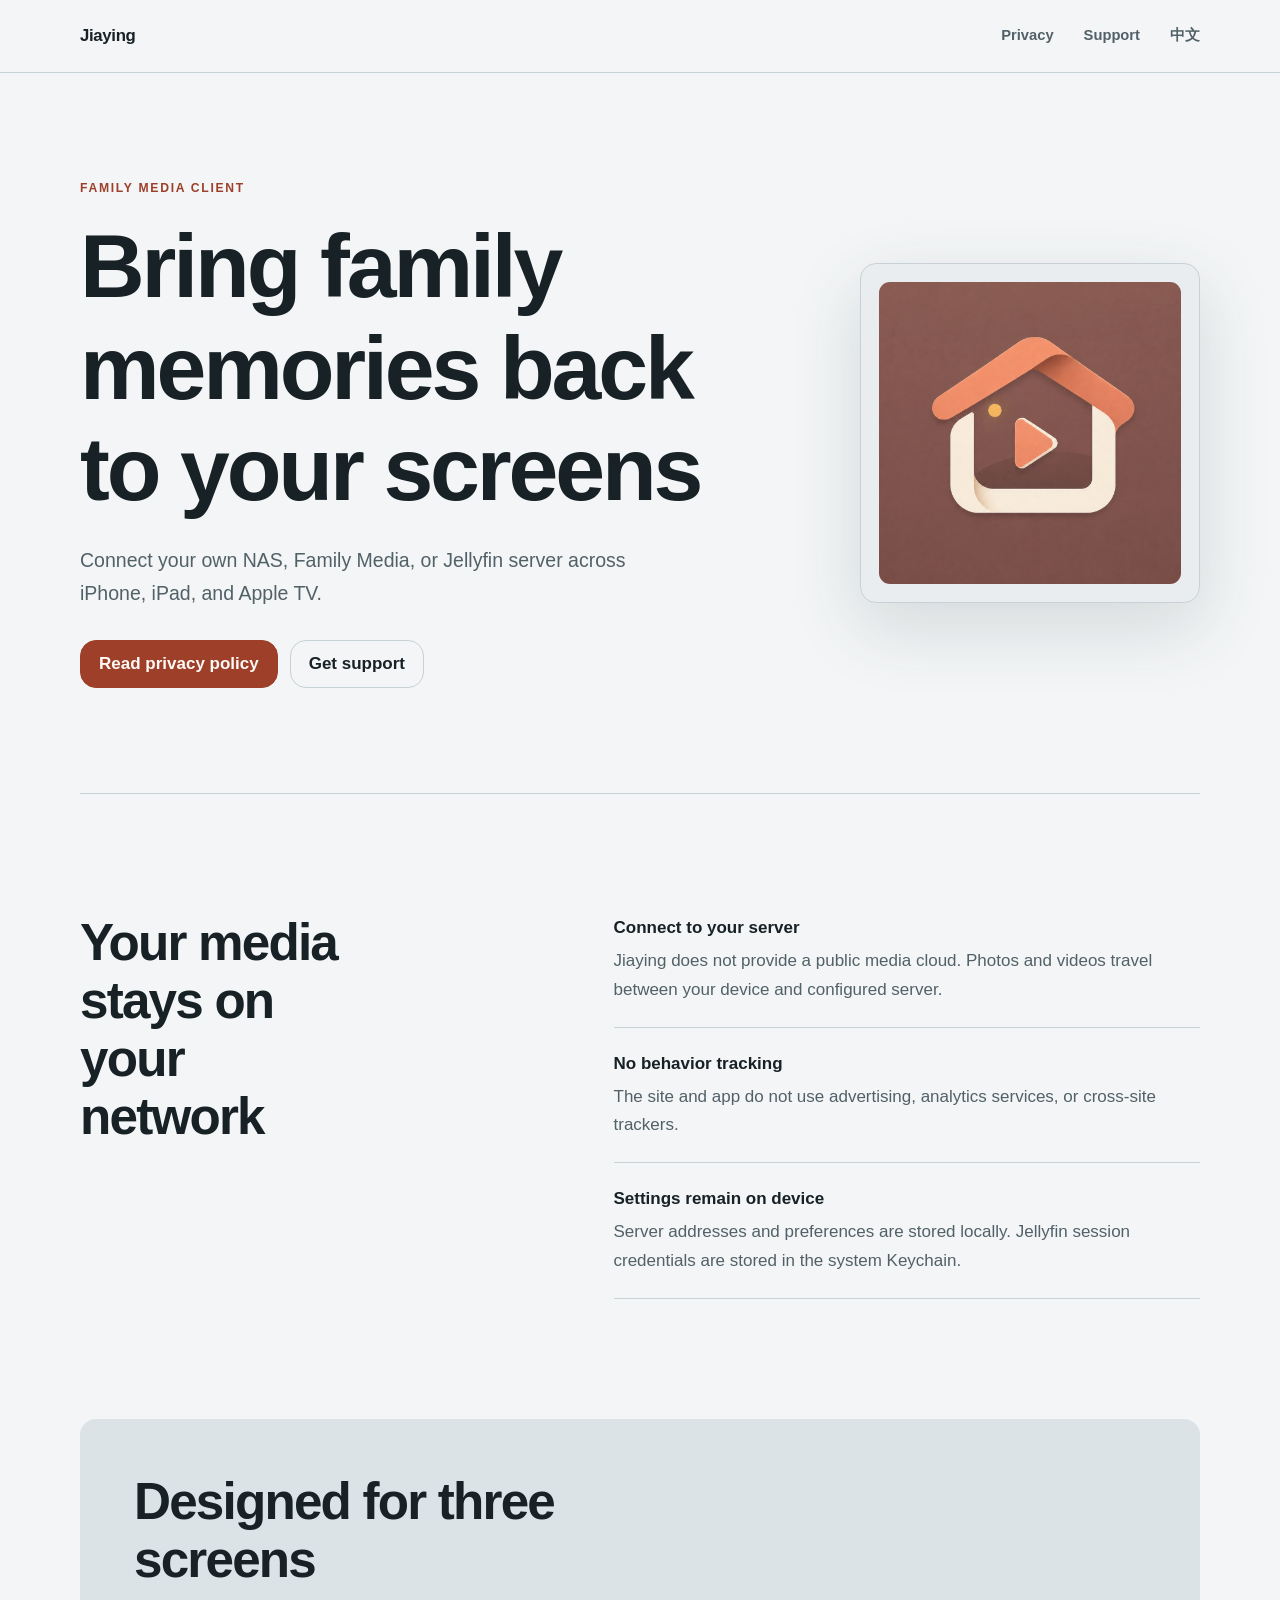
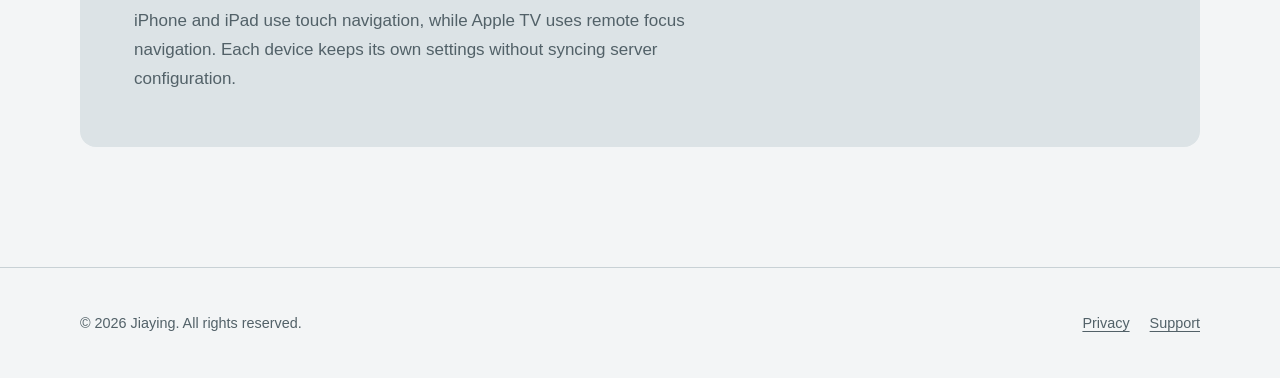
==== en/index.html @ d806238e "feat: launch Jiaying privacy and support site" ====
<!doctype html>
<html lang="en">
<head>
  <meta charset="utf-8">
  <meta name="viewport" content="width=device-width, initial-scale=1">
  <meta name="description" content="Jiaying is an iPhone, iPad, and Apple TV client for your own NAS, Family Media, or Jellyfin server.">
  <meta name="theme-color" content="#f3f5f6" media="(prefers-color-scheme: light)">
  <meta name="theme-color" content="#121719" media="(prefers-color-scheme: dark)">
  <link rel="canonical" href="https://cc1158.github.io/jiaying-site/en/">
  <link rel="alternate" hreflang="zh-CN" href="https://cc1158.github.io/jiaying-site/">
  <link rel="alternate" hreflang="en" href="https://cc1158.github.io/jiaying-site/en/">
  <link rel="icon" href="../assets/app-icon.png">
  <link rel="stylesheet" href="../assets/styles.css">
  <title>Jiaying | Bring family memories back to your screens</title>
</head>
<body>
  <a class="skip-link" href="#main">Skip to main content</a>
  <header class="site-header">
    <div class="nav-shell">
      <a class="brand" href="./" aria-current="page">Jiaying</a>
      <nav class="site-nav" aria-label="Primary navigation">
        <a href="privacy/">Privacy</a>
        <a href="support/">Support</a>
        <a href="../" lang="zh-CN" hreflang="zh-CN">中文</a>
      </nav>
    </div>
  </header>

  <main id="main" class="page-shell">
    <section class="hero" aria-labelledby="hero-title">
      <div class="hero-copy">
        <p class="eyebrow">Family media client</p>
        <h1 id="hero-title">Bring family memories back to your screens</h1>
        <p class="hero-summary">Connect your own NAS, Family Media, or Jellyfin server across iPhone, iPad, and Apple TV.</p>
        <div class="hero-actions">
          <a class="button" href="privacy/">Read privacy policy</a>
          <a class="button button-secondary" href="support/">Get support</a>
        </div>
      </div>
      <div class="app-icon-frame">
        <img src="../assets/app-icon.png" width="1024" height="1024" alt="Jiaying app icon">
      </div>
    </section>

    <section class="statement" aria-labelledby="privacy-first">
      <div>
        <h2 id="privacy-first">Your media stays on your network</h2>
      </div>
      <dl class="fact-list">
        <div>
          <dt>Connect to your server</dt>
          <dd>Jiaying does not provide a public media cloud. Photos and videos travel between your device and configured server.</dd>
        </div>
        <div>
          <dt>No behavior tracking</dt>
          <dd>The site and app do not use advertising, analytics services, or cross-site trackers.</dd>
        </div>
        <div>
          <dt>Settings remain on device</dt>
          <dd>Server addresses and preferences are stored locally. Jellyfin session credentials are stored in the system Keychain.</dd>
        </div>
      </dl>
    </section>

    <section class="platforms" aria-labelledby="platform-title">
      <div class="platform-line">
        <h2 id="platform-title">Designed for three screens</h2>
        <p>iPhone and iPad use touch navigation, while Apple TV uses remote focus navigation. Each device keeps its own settings without syncing server configuration.</p>
      </div>
    </section>
  </main>

  <footer class="site-footer">
    <div class="footer-shell">
      <p>© 2026 Jiaying. All rights reserved.</p>
      <div class="footer-links">
        <a href="privacy/">Privacy</a>
        <a href="support/">Support</a>
      </div>
    </div>
  </footer>
</body>
</html>
---- assets/styles.css ----
:root {
  color-scheme: light dark;
  --canvas: #f3f5f6;
  --surface: #e9edef;
  --surface-strong: #dce3e6;
  --text: #172126;
  --muted: #526168;
  --line: #c8d1d5;
  --accent: #9e3f29;
  --accent-hover: #84331f;
  --accent-text: #fffaf7;
  --focus: #176a8a;
  --shadow: 0 24px 70px rgba(54, 74, 82, 0.16);
  --radius: 16px;
  --content: 1120px;
}

@media (prefers-color-scheme: dark) {
  :root {
    --canvas: #121719;
    --surface: #1b2326;
    --surface-strong: #253034;
    --text: #edf1f2;
    --muted: #aebbc0;
    --line: #364449;
    --accent: #df795e;
    --accent-hover: #ef8c70;
    --accent-text: #21110d;
    --focus: #71c5e4;
    --shadow: 0 24px 70px rgba(0, 0, 0, 0.28);
  }
}

* {
  box-sizing: border-box;
}

html {
  scroll-behavior: smooth;
}

body {
  min-width: 320px;
  min-height: 100dvh;
  margin: 0;
  background: var(--canvas);
  color: var(--text);
  font-family: -apple-system, BlinkMacSystemFont, "SF Pro Text", "PingFang SC", "Segoe UI", sans-serif;
  font-size: 17px;
  line-height: 1.7;
  text-rendering: optimizeLegibility;
}

a {
  color: var(--accent);
  text-decoration-thickness: 0.08em;
  text-underline-offset: 0.2em;
}

a:hover {
  color: var(--accent-hover);
}

a:focus-visible,
button:focus-visible {
  outline: 3px solid var(--focus);
  outline-offset: 4px;
}

img {
  display: block;
  max-width: 100%;
}

.skip-link {
  position: fixed;
  top: 12px;
  left: 12px;
  z-index: 2;
  padding: 10px 14px;
  border-radius: var(--radius);
  background: var(--text);
  color: var(--canvas);
  transform: translateY(-180%);
}

.skip-link:focus {
  transform: translateY(0);
}

.site-header {
  border-bottom: 1px solid var(--line);
}

.nav-shell {
  width: min(calc(100% - 40px), var(--content));
  min-height: 72px;
  margin: 0 auto;
  display: flex;
  align-items: center;
  justify-content: space-between;
  gap: 24px;
}

.brand {
  flex: 0 0 auto;
  color: var(--text);
  font-size: 1.05rem;
  font-weight: 750;
  letter-spacing: -0.02em;
  text-decoration: none;
}

.site-nav {
  display: flex;
  align-items: center;
  justify-content: flex-end;
  gap: clamp(14px, 2.5vw, 30px);
  white-space: nowrap;
}

.site-nav a {
  color: var(--muted);
  font-size: 0.92rem;
  font-weight: 650;
  text-decoration: none;
}

.site-nav a[aria-current="page"],
.site-nav a:hover {
  color: var(--text);
}

.page-shell {
  width: min(calc(100% - 40px), var(--content));
  margin: 0 auto;
}

.hero {
  min-height: min(720px, calc(100dvh - 73px));
  padding: clamp(56px, 8vw, 92px) 0;
  display: grid;
  grid-template-columns: minmax(0, 1.25fr) minmax(240px, 0.75fr);
  align-items: center;
  gap: clamp(48px, 9vw, 120px);
}

.hero-copy {
  max-width: 680px;
}

.eyebrow {
  margin: 0 0 18px;
  color: var(--accent);
  font-size: 0.76rem;
  font-weight: 800;
  letter-spacing: 0.14em;
  text-transform: uppercase;
}

h1,
h2,
h3 {
  margin-top: 0;
  letter-spacing: -0.035em;
  line-height: 1.13;
}

h1 {
  max-width: 13ch;
  margin-bottom: 24px;
  font-size: clamp(2.65rem, 7vw, 5.8rem);
  font-weight: 760;
}

h2 {
  margin-bottom: 18px;
  font-size: clamp(2rem, 4vw, 3.4rem);
  font-weight: 740;
}

h3 {
  margin-bottom: 8px;
  font-size: 1.12rem;
  font-weight: 740;
}

p {
  margin-top: 0;
}

.hero-summary {
  max-width: 55ch;
  margin-bottom: 30px;
  color: var(--muted);
  font-size: clamp(1.04rem, 1.8vw, 1.22rem);
}

.hero-actions {
  display: flex;
  flex-wrap: wrap;
  gap: 12px;
}

.button {
  min-height: 48px;
  padding: 11px 18px;
  border: 1px solid var(--accent);
  border-radius: var(--radius);
  display: inline-flex;
  align-items: center;
  justify-content: center;
  color: var(--accent-text);
  background: var(--accent);
  font-weight: 720;
  line-height: 1.2;
  text-decoration: none;
  white-space: nowrap;
  transition: transform 150ms ease, background-color 150ms ease;
}

.button:hover {
  color: var(--accent-text);
  background: var(--accent-hover);
}

.button:active {
  transform: translateY(1px);
}

.button-secondary {
  border-color: var(--line);
  color: var(--text);
  background: transparent;
}

.button-secondary:hover {
  color: var(--text);
  background: var(--surface);
}

.app-icon-frame {
  width: min(100%, 340px);
  justify-self: end;
  padding: 18px;
  border: 1px solid var(--line);
  border-radius: var(--radius);
  background: var(--surface);
  box-shadow: var(--shadow);
}

.app-icon-frame img {
  width: 100%;
  height: auto;
  border-radius: calc(var(--radius) - 5px);
}

.statement {
  padding: clamp(72px, 10vw, 120px) 0;
  border-top: 1px solid var(--line);
  display: grid;
  grid-template-columns: minmax(0, 0.85fr) minmax(0, 1.15fr);
  gap: clamp(40px, 8vw, 100px);
}

.statement h2 {
  max-width: 10ch;
}

.fact-list {
  margin: 0;
}

.fact-list > div {
  padding: 22px 0;
  border-bottom: 1px solid var(--line);
}

.fact-list > div:first-child {
  padding-top: 0;
}

.fact-list dt {
  margin-bottom: 4px;
  font-weight: 760;
}

.fact-list dd {
  margin: 0;
  color: var(--muted);
}

.platforms {
  padding: 0 0 clamp(72px, 10vw, 120px);
}

.platform-line {
  padding: clamp(32px, 5vw, 54px);
  border-radius: var(--radius);
  background: var(--surface-strong);
}

.platform-line h2 {
  max-width: 16ch;
}

.platform-line p {
  max-width: 65ch;
  margin-bottom: 0;
  color: var(--muted);
}

.document {
  max-width: 780px;
  padding: clamp(64px, 9vw, 112px) 0;
}

.document-header {
  margin-bottom: 64px;
}

.document-header h1 {
  max-width: 15ch;
  font-size: clamp(2.6rem, 6vw, 4.8rem);
}

.document-header p {
  max-width: 62ch;
  color: var(--muted);
}

.updated {
  font-size: 0.9rem;
}

.document-section {
  margin-top: 48px;
}

.document-section h2 {
  margin-bottom: 14px;
  font-size: clamp(1.55rem, 3vw, 2.05rem);
  letter-spacing: -0.025em;
}

.document-section p,
.document-section li {
  color: var(--muted);
}

.document-section strong {
  color: var(--text);
}

.document-section ul,
.document-section ol {
  padding-left: 1.35rem;
}

.document-section li + li {
  margin-top: 10px;
}

.notice {
  margin: 36px 0;
  padding: 24px;
  border: 1px solid var(--line);
  border-radius: var(--radius);
  background: var(--surface);
}

.notice p:last-child {
  margin-bottom: 0;
}

.troubleshooting {
  margin-top: 32px;
}

.troubleshooting article {
  padding: 24px 0;
  border-bottom: 1px solid var(--line);
}

.troubleshooting p:last-child {
  margin-bottom: 0;
}

.site-footer {
  border-top: 1px solid var(--line);
}

.footer-shell {
  width: min(calc(100% - 40px), var(--content));
  min-height: 110px;
  margin: 0 auto;
  display: flex;
  align-items: center;
  justify-content: space-between;
  gap: 24px;
  color: var(--muted);
  font-size: 0.9rem;
}

.footer-shell p {
  margin: 0;
}

.footer-links {
  display: flex;
  flex-wrap: wrap;
  justify-content: flex-end;
  gap: 20px;
}

.footer-links a {
  color: var(--muted);
}

@media (max-width: 767px) {
  .nav-shell {
    width: min(calc(100% - 28px), var(--content));
    min-height: 64px;
    gap: 14px;
  }

  .site-nav {
    max-width: 72vw;
    gap: 16px;
    overflow-x: auto;
    padding: 10px 2px;
  }

  .site-nav a {
    font-size: 0.86rem;
  }

  .page-shell,
  .footer-shell {
    width: min(calc(100% - 28px), var(--content));
  }

  .hero {
    min-height: auto;
    padding: 52px 0 72px;
    grid-template-columns: 1fr;
    gap: 44px;
  }

  .hero h1 {
    font-size: clamp(2.55rem, 14vw, 4.3rem);
  }

  .app-icon-frame {
    width: min(78vw, 310px);
    justify-self: start;
  }

  .statement {
    padding: 72px 0;
    grid-template-columns: 1fr;
    gap: 30px;
  }

  .statement h2 {
    max-width: 13ch;
  }

  .document {
    padding: 60px 0 76px;
  }

  .document-header {
    margin-bottom: 52px;
  }

  .footer-shell {
    padding: 26px 0;
    align-items: flex-start;
    flex-direction: column;
  }

  .footer-links {
    justify-content: flex-start;
  }
}

@media (prefers-reduced-motion: reduce) {
  html {
    scroll-behavior: auto;
  }

  *,
  *::before,
  *::after {
    scroll-behavior: auto !important;
    transition-duration: 0.01ms !important;
  }
}

@media print {
  .site-header,
  .site-footer,
  .hero-actions {
    display: none;
  }

  body {
    background: #fff;
    color: #111;
  }

  .page-shell {
    width: 100%;
  }
}
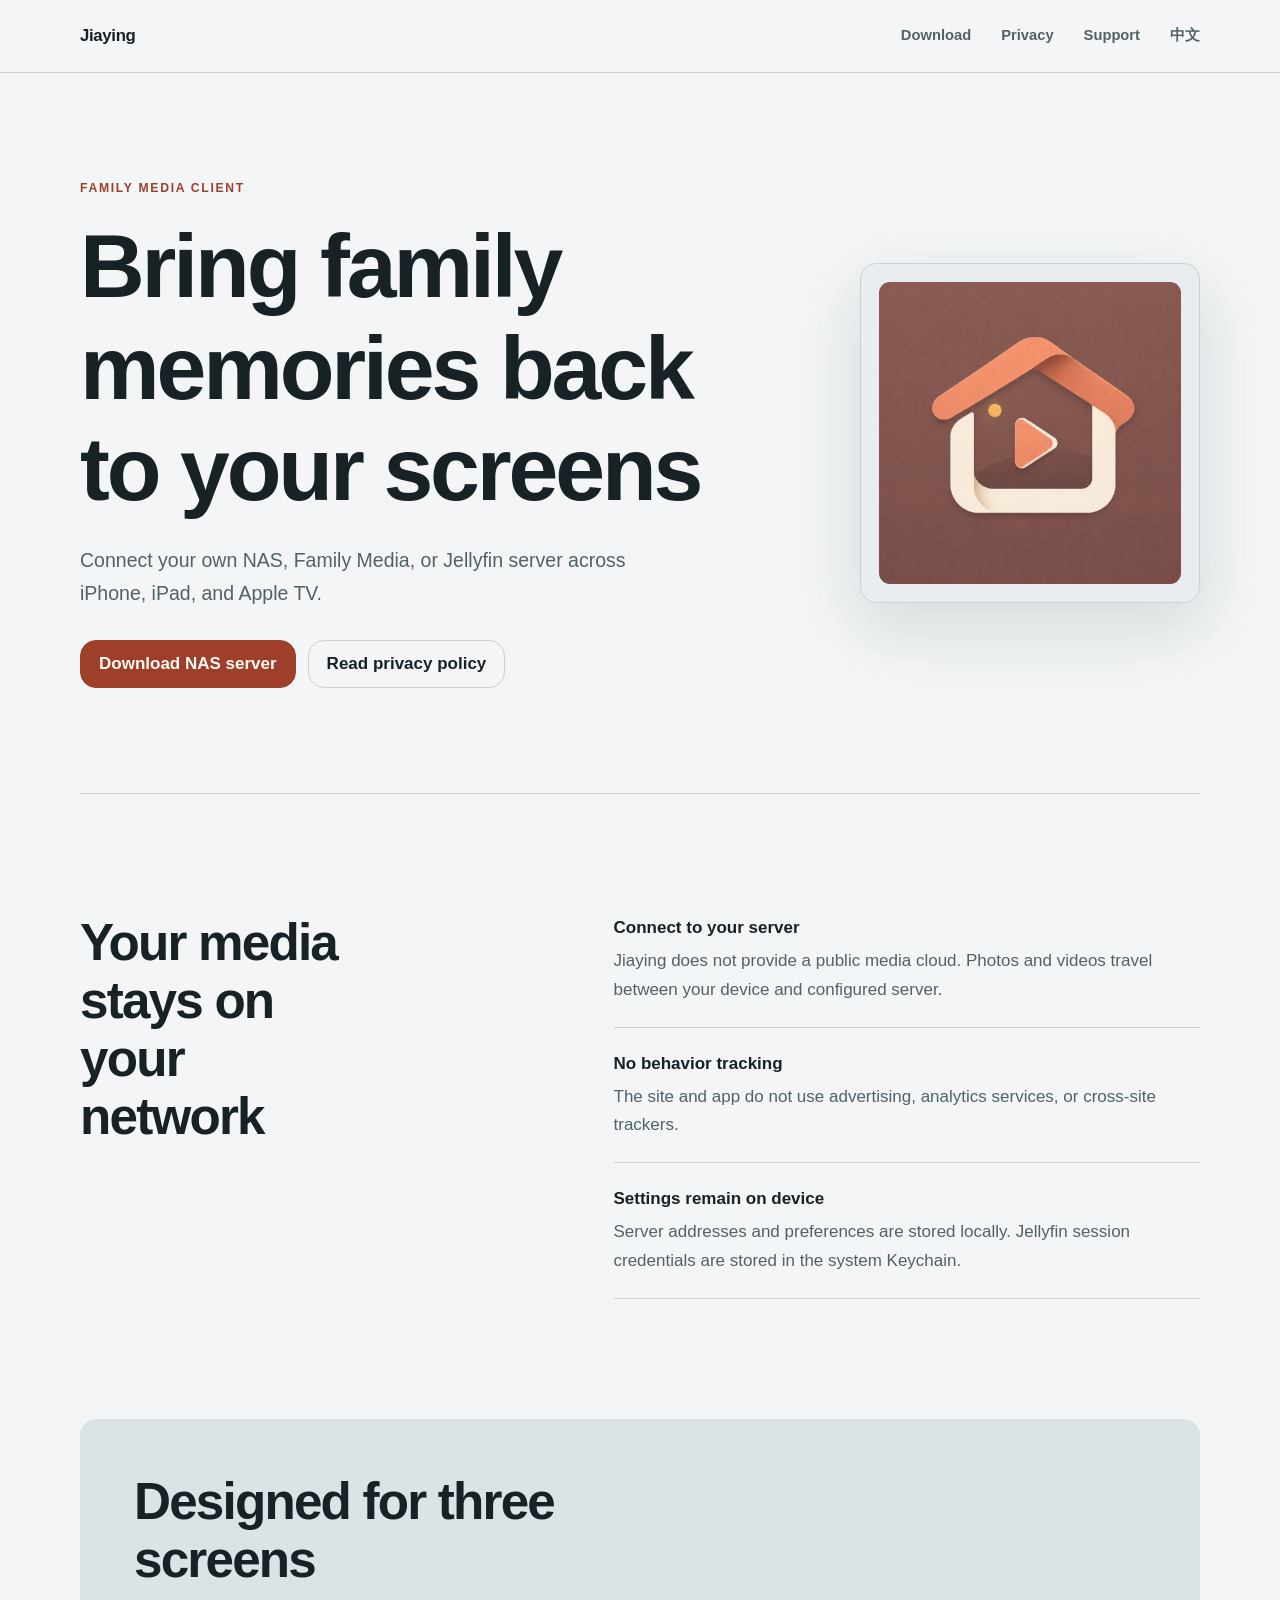
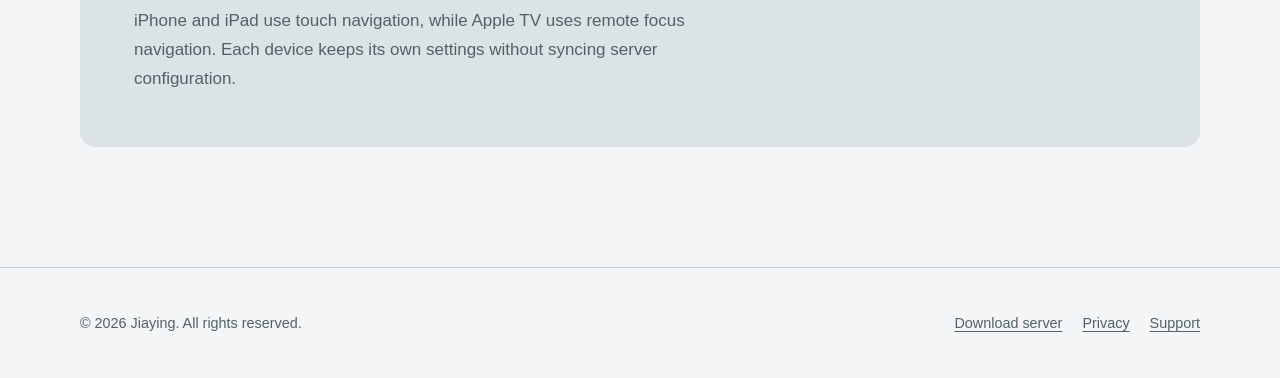
==== commit 44afc330: "feat(site): publish NAS server downloads" ====
--- a/en/index.html
+++ b/en/index.html
@@ -19,6 +19,7 @@
     <div class="nav-shell">
       <a class="brand" href="./" aria-current="page">Jiaying</a>
       <nav class="site-nav" aria-label="Primary navigation">
+        <a href="download/">Download</a>
         <a href="privacy/">Privacy</a>
         <a href="support/">Support</a>
         <a href="../" lang="zh-CN" hreflang="zh-CN">中文</a>
@@ -33,8 +34,8 @@
         <h1 id="hero-title">Bring family memories back to your screens</h1>
         <p class="hero-summary">Connect your own NAS, Family Media, or Jellyfin server across iPhone, iPad, and Apple TV.</p>
         <div class="hero-actions">
-          <a class="button" href="privacy/">Read privacy policy</a>
-          <a class="button button-secondary" href="support/">Get support</a>
+          <a class="button" href="download/">Download NAS server</a>
+          <a class="button button-secondary" href="privacy/">Read privacy policy</a>
         </div>
       </div>
       <div class="app-icon-frame">
@@ -74,6 +75,7 @@
     <div class="footer-shell">
       <p>© 2026 Jiaying. All rights reserved.</p>
       <div class="footer-links">
+        <a href="download/">Download server</a>
         <a href="privacy/">Privacy</a>
         <a href="support/">Support</a>
       </div>
--- a/assets/styles.css
+++ b/assets/styles.css
@@ -315,6 +315,10 @@
   padding: clamp(64px, 9vw, 112px) 0;
 }
 
+.document-wide {
+  max-width: 940px;
+}
+
 .document-header {
   margin-bottom: 64px;
 }
@@ -359,6 +363,134 @@
 
 .document-section li + li {
   margin-top: 10px;
+}
+
+code,
+pre {
+  font-family: "SFMono-Regular", Consolas, "Liberation Mono", monospace;
+}
+
+code {
+  overflow-wrap: anywhere;
+  color: var(--text);
+  font-size: 0.9em;
+}
+
+pre {
+  max-width: 100%;
+  margin: 20px 0;
+  padding: 18px 20px;
+  overflow-x: auto;
+  border: 1px solid var(--line);
+  border-radius: var(--radius);
+  background: var(--surface);
+  color: var(--text);
+  font-size: 0.9rem;
+  line-height: 1.55;
+}
+
+pre code {
+  overflow-wrap: normal;
+  color: inherit;
+  font-size: inherit;
+}
+
+.release-panel {
+  margin-bottom: 64px;
+  padding: clamp(28px, 5vw, 48px);
+  border: 1px solid var(--line);
+  border-radius: var(--radius);
+  display: grid;
+  grid-template-columns: minmax(0, 1fr) auto;
+  align-items: end;
+  gap: 40px;
+  background: var(--surface-strong);
+}
+
+.release-panel h2 {
+  margin-bottom: 10px;
+  font-size: clamp(2.4rem, 6vw, 4.5rem);
+}
+
+.release-panel p:last-child {
+  max-width: 52ch;
+  margin-bottom: 0;
+  color: var(--muted);
+}
+
+.release-label {
+  margin-bottom: 6px;
+  color: var(--accent);
+  font-size: 0.84rem;
+  font-weight: 760;
+}
+
+.release-actions {
+  display: flex;
+  align-items: flex-start;
+  flex-direction: column;
+  gap: 14px;
+}
+
+.release-actions > a:not(.button) {
+  font-size: 0.92rem;
+}
+
+.download-list {
+  margin-top: 28px;
+  display: grid;
+  grid-template-columns: repeat(2, minmax(0, 1fr));
+  gap: 14px;
+}
+
+.download-list > div {
+  min-width: 0;
+  padding: 22px;
+  border: 1px solid var(--line);
+  border-radius: var(--radius);
+  background: var(--surface);
+}
+
+.download-list > div:first-child {
+  grid-column: 1 / -1;
+}
+
+.download-list strong,
+.download-list a {
+  display: block;
+}
+
+.download-list strong {
+  margin-bottom: 6px;
+}
+
+.download-list a {
+  overflow-wrap: anywhere;
+  font-size: 0.9rem;
+}
+
+.mapping-grid {
+  margin-top: 28px;
+  border: 1px solid var(--line);
+  border-radius: var(--radius);
+  overflow: hidden;
+}
+
+.mapping-grid > div {
+  padding: 18px 20px;
+  display: grid;
+  grid-template-columns: minmax(180px, 1fr) minmax(220px, 1.2fr) minmax(90px, 0.5fr);
+  align-items: center;
+  gap: 18px;
+}
+
+.mapping-grid > div + div {
+  border-top: 1px solid var(--line);
+}
+
+.mapping-grid span {
+  color: var(--muted);
+  font-size: 0.9rem;
 }
 
 .notice {
@@ -474,6 +606,25 @@
     margin-bottom: 52px;
   }
 
+  .release-panel {
+    grid-template-columns: 1fr;
+    align-items: start;
+    gap: 28px;
+  }
+
+  .download-list {
+    grid-template-columns: 1fr;
+  }
+
+  .download-list > div:first-child {
+    grid-column: auto;
+  }
+
+  .mapping-grid > div {
+    grid-template-columns: 1fr;
+    gap: 4px;
+  }
+
   .footer-shell {
     padding: 26px 0;
     align-items: flex-start;
